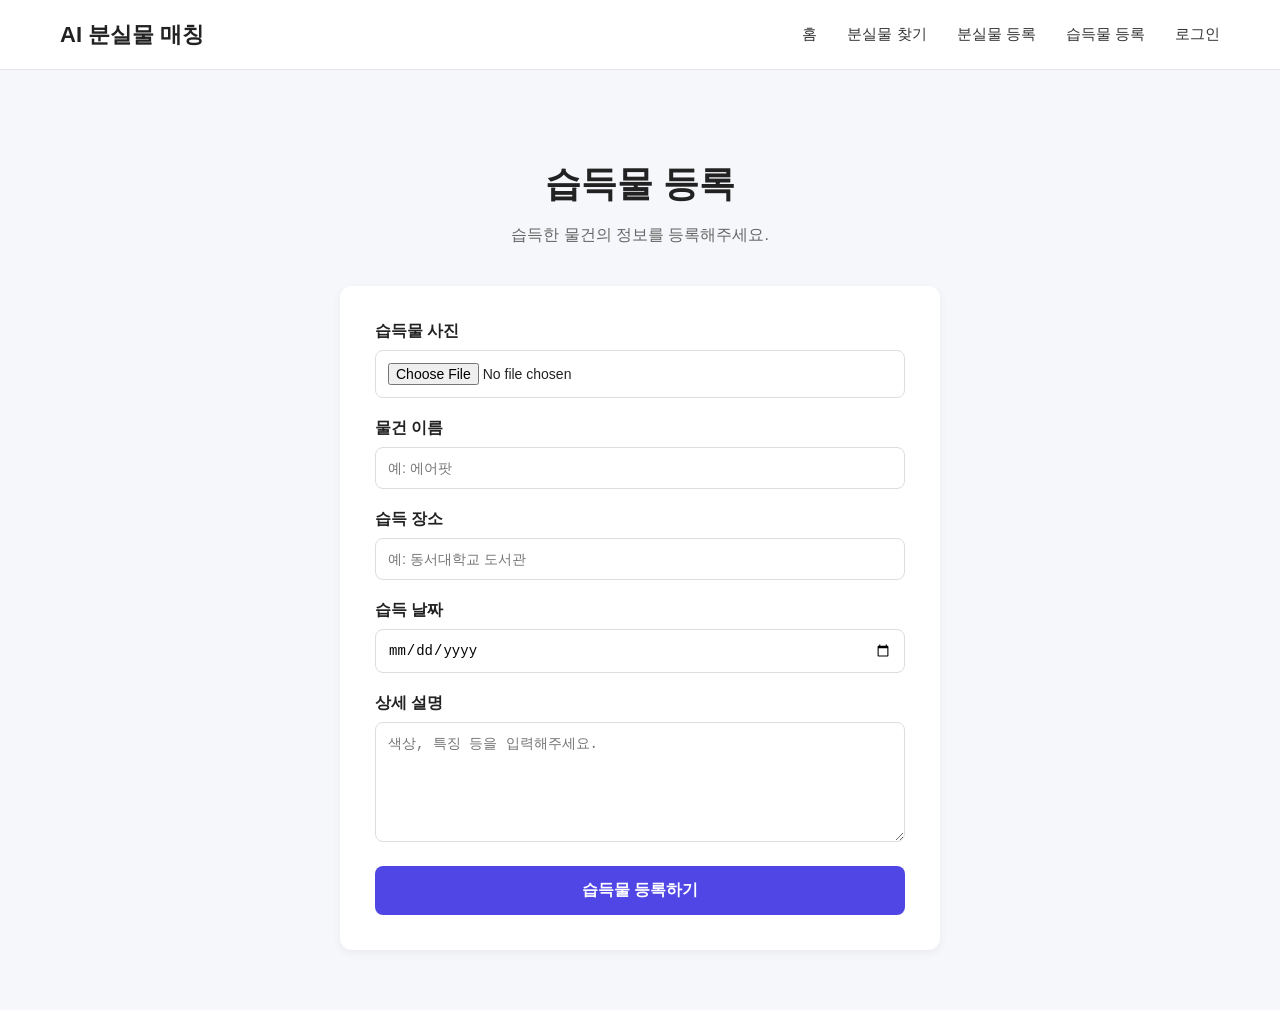
==== lost_found_ai/found.html @ 8f0f75d9 "Add files via upload" ====
<!DOCTYPE html>
<html lang="ko">

<head>

    <meta charset="UTF-8">

    <meta name="viewport" content="width=device-width, initial-scale=1.0">

    <title>습득물 등록 - AI 분실물 매칭</title>

    <link rel="stylesheet" href="style.css">

</head>

<body>

    <!-- 상단 메뉴 -->

    <header>

        <div class="logo">
            AI 분실물 매칭
        </div>

        <nav>

            <a href="index.html">
                홈
            </a>

            <a href="lost-list.html">
                분실물 찾기
            </a>

            <a href="lost.html">
                분실물 등록
            </a>

            <a href="found.html">
                습득물 등록
            </a>

            <a href="#">
                로그인
            </a>

        </nav>

    </header>


    <!-- 습득물 등록 -->

    <main>

        <section class="page-title">

            <h1>
                습득물 등록
            </h1>

            <p>
                습득한 물건의 정보를 등록해주세요.
            </p>

        </section>


        <section>

            <form id="foundForm">

                <!-- 사진 -->

                <div>

                    <label for="image">
                        습득물 사진
                    </label>

                    <input
                        type="file"
                        id="image"
                        accept="image/*"
                        required
                    >

                </div>


                <!-- 물건 이름 -->

                <div>

                    <label for="itemName">
                        물건 이름
                    </label>

                    <input
                        type="text"
                        id="itemName"
                        placeholder="예: 에어팟"
                        required
                    >

                </div>


                <!-- 습득 장소 -->

                <div>

                    <label for="location">
                        습득 장소
                    </label>

                    <input
                        type="text"
                        id="location"
                        placeholder="예: 동서대학교 도서관"
                        required
                    >

                </div>


                <!-- 습득 날짜 -->

                <div>

                    <label for="date">
                        습득 날짜
                    </label>

                    <input
                        type="date"
                        id="date"
                        required
                    >

                </div>


                <!-- 설명 -->

                <div>

                    <label for="description">
                        상세 설명
                    </label>

                    <textarea
                        id="description"
                        placeholder="색상, 특징 등을 입력해주세요."
                    ></textarea>

                </div>


                <!-- 등록 버튼 -->

                <button type="submit">
                    습득물 등록하기
                </button>

            </form>

        </section>

    </main>


    <script>

        const foundForm =
            document.getElementById("foundForm");


        foundForm.addEventListener(
            "submit",
            async function(event) {

                event.preventDefault();


                // 입력값 가져오기

                const itemName =
                    document.getElementById(
                        "itemName"
                    ).value;

                const location =
                    document.getElementById(
                        "location"
                    ).value;

                const date =
                    document.getElementById(
                        "date"
                    ).value;

                const description =
                    document.getElementById(
                        "description"
                    ).value;


                // 사진 가져오기

                const imageInput =
                    document.getElementById(
                        "image"
                    );

                const image =
                    imageInput.files[0];


                if (!image) {

                    alert(
                        "습득물 사진을 선택해주세요."
                    );

                    return;

                }


                // FormData 생성

                const formData =
                    new FormData();


                formData.append(
                    "item_name",
                    itemName
                );

                formData.append(
                    "location",
                    location
                );

                formData.append(
                    "found_date",
                    date
                );

                formData.append(
                    "description",
                    description
                );

                formData.append(
                    "image",
                    image
                );


                // FastAPI 전송

                try {

                    const response =
                        await fetch(
                            "http://127.0.0.1:8000/found-items",
                            {
                                method: "POST",
                                body: formData
                            }
                        );


                    const result =
                        await response.json();


                    if (response.ok) {

                        alert(
                            "습득물이 정상적으로 등록되었습니다!\n\n" +
                            "등록번호: " +
                            result.id
                        );


                        foundForm.reset();

                    }

                    else {

                        alert(
                            "등록에 실패했습니다.\n\n" +
                            result.detail
                        );

                    }

                }

                catch (error) {

                    console.error(error);

                    alert(
                        "서버에 연결할 수 없습니다.\n\n" +
                        "FastAPI 서버가 실행 중인지 확인해주세요."
                    );

                }

            }
        );

    </script>

</body>

</html>
---- lost_found_ai/style.css ----
/* ==========================================
   전체 기본 설정
========================================== */

* {
    box-sizing: border-box;
}

body {
    margin: 0;
    font-family: Arial, sans-serif;
    background-color: #f5f7fa;
    color: #222;
}


/* ==========================================
   상단 헤더
========================================== */

header {
    width: 100%;
    height: 70px;
    background-color: white;

    display: flex;
    align-items: center;
    justify-content: space-between;

    padding: 0 60px;

    border-bottom: 1px solid #e5e5e5;
}

.logo {
    font-size: 22px;
    font-weight: bold;
}

nav {
    display: flex;
    gap: 30px;
}

nav a {
    text-decoration: none;
    color: #333;
    font-size: 15px;
}

nav a:hover {
    color: #4f46e5;
}


/* ==========================================
   메인 영역
========================================== */

main {
    width: 90%;
    max-width: 1200px;

    margin: 0 auto;

    padding: 60px 0;
}


/* ==========================================
   페이지 제목
========================================== */

.page-title {
    text-align: center;

    margin-bottom: 40px;
}

.page-title h1 {
    font-size: 36px;

    margin-bottom: 15px;
}

.page-title p {
    color: #666;

    font-size: 16px;
}


/* ==========================================
   분실물 / 습득물 목록
========================================== */

.lost-items {
    display: grid;

    grid-template-columns: repeat(3, 1fr);

    gap: 25px;

    margin-top: 30px;
}


/* ==========================================
   카드
========================================== */

.lost-card {
    background-color: white;

    border: 1px solid #e5e5e5;

    border-radius: 12px;

    overflow: hidden;

    box-shadow: 0 3px 10px rgba(0, 0, 0, 0.05);
}


/* ==========================================
   ★ 사진 영역 - 100px
========================================== */

.lost-image {
    width: 100%;

    height: 100px;

    overflow: hidden;

    display: flex;

    align-items: center;

    justify-content: center;

    background-color: #f1f3f5;
}


/* ==========================================
   ★ 사진
========================================== */

.lost-image img {
    width: 100%;

    height: 100%;

    object-fit: cover;

    display: block;
}


/* ==========================================
   카드 정보
========================================== */

.lost-info {
    padding: 20px;
}

.lost-info h2 {
    margin: 0 0 15px 0;

    font-size: 20px;
}

.lost-info p {
    margin: 8px 0;

    color: #555;

    font-size: 14px;

    line-height: 1.5;
}


/* ==========================================
   등록번호
========================================== */

.lost-id {
    margin-top: 15px;

    padding-top: 12px;

    border-top: 1px solid #eee;

    color: #888;

    font-size: 13px;
}


/* ==========================================
   등록된 데이터가 없을 때
========================================== */

.empty-message {
    text-align: center;

    padding: 60px 20px;

    background-color: white;

    border-radius: 12px;
}

.empty-message h2 {
    margin-bottom: 10px;
}

.empty-message p {
    color: #777;
}


/* ==========================================
   등록 폼
========================================== */

form {
    max-width: 600px;

    margin: 0 auto;

    background-color: white;

    padding: 35px;

    border-radius: 12px;

    box-shadow: 0 3px 10px rgba(0, 0, 0, 0.05);
}

form > div {
    margin-bottom: 20px;
}

label {
    display: block;

    margin-bottom: 8px;

    font-weight: bold;
}

input[type="text"],
input[type="date"],
input[type="file"],
textarea {
    width: 100%;

    padding: 12px;

    border: 1px solid #ddd;

    border-radius: 8px;

    font-size: 14px;
}

textarea {
    height: 120px;

    resize: vertical;
}


/* ==========================================
   등록 버튼
========================================== */

button {
    width: 100%;

    padding: 14px;

    border: none;

    border-radius: 8px;

    background-color: #4f46e5;

    color: white;

    font-size: 16px;

    font-weight: bold;

    cursor: pointer;
}

button:hover {
    background-color: #3730a3;
}


/* ==========================================
   태블릿
========================================== */

@media (max-width: 900px) {

    header {
        padding: 0 30px;
    }

    .lost-items {
        grid-template-columns: repeat(2, 1fr);
    }
}


/* ==========================================
   스마트폰
========================================== */

@media (max-width: 600px) {

    header {
        height: auto;

        padding: 20px;

        flex-direction: column;

        gap: 15px;
    }

    nav {
        gap: 15px;

        flex-wrap: wrap;

        justify-content: center;
    }

    main {
        width: 92%;

        padding: 40px 0;
    }

    .page-title h1 {
        font-size: 28px;
    }

    .lost-items {
        grid-template-columns: 1fr;
    }

    .lost-image {
        height: 100px;
    }
}
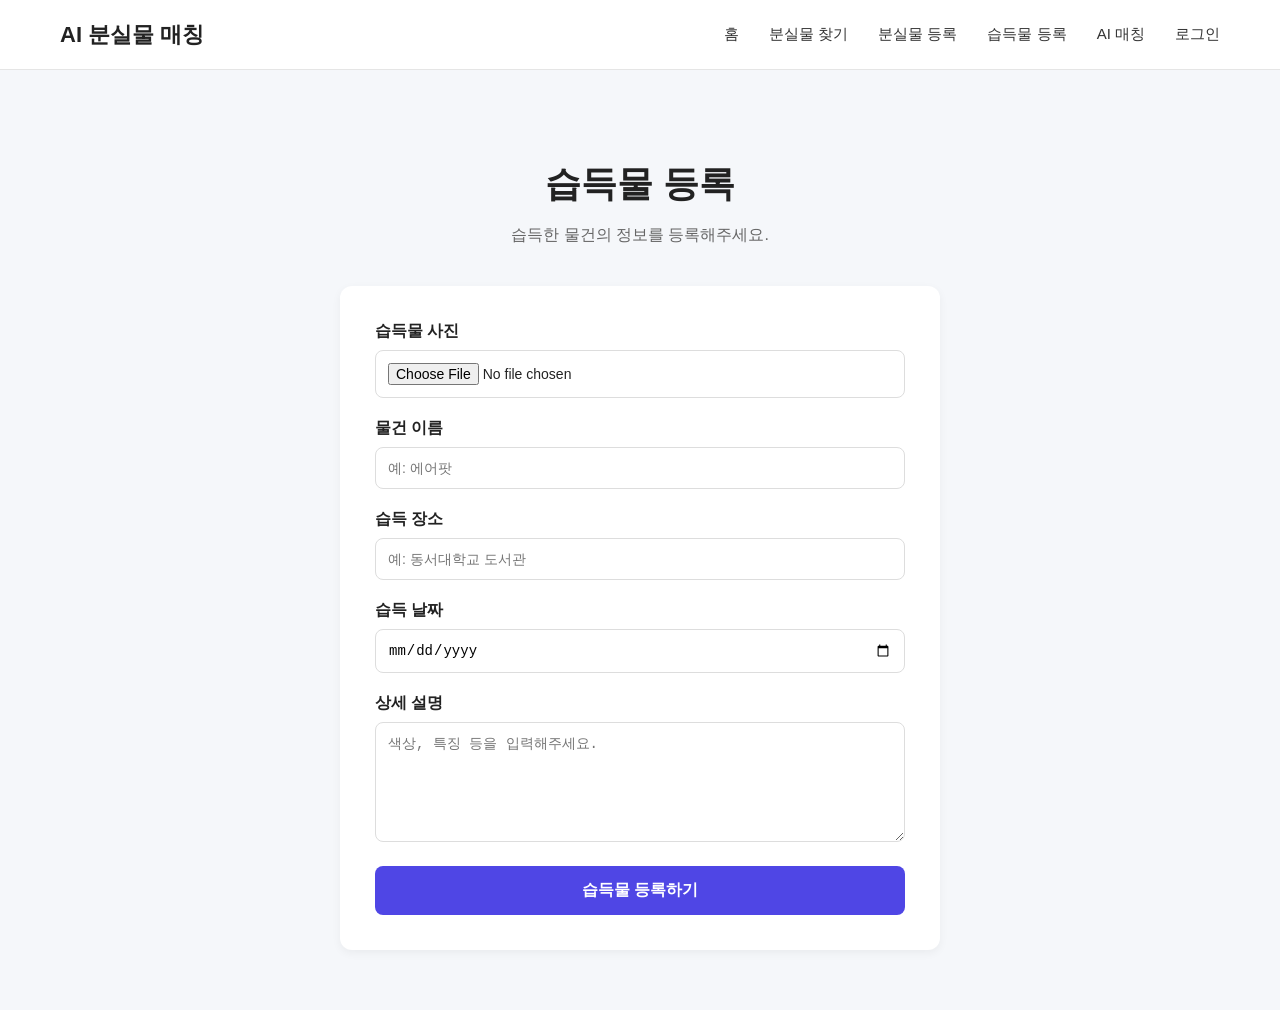
==== commit 3d69801f: "Update found.html" ====
--- a/lost_found_ai/found.html
+++ b/lost_found_ai/found.html
@@ -39,6 +39,10 @@
 
             <a href="found.html">
                 습득물 등록
+            </a>
+
+            <a href="match.html">
+                AI 매칭
             </a>
 
             <a href="#">
@@ -265,14 +269,14 @@
 
                 try {
 
-                    const response =
-                        await fetch(
-                            "http://127.0.0.1:8000/found-items",
-                            {
-                                method: "POST",
-                                body: formData
-                            }
-                        );
+                const response =
+                    await fetch(
+                        "https://lost-found-ai-0z75.onrender.com/found-items",
+                        {    
+                         method: "POST",
+                         body: formData
+                        }
+                    );
 
 
                     const result =
@@ -309,7 +313,7 @@
 
                     alert(
                         "서버에 연결할 수 없습니다.\n\n" +
-                        "FastAPI 서버가 실행 중인지 확인해주세요."
+                        "잠시 후 다시 시도해주세요."
                     );
 
                 }
@@ -321,4 +325,4 @@
 
 </body>
 
-</html>+</html>
